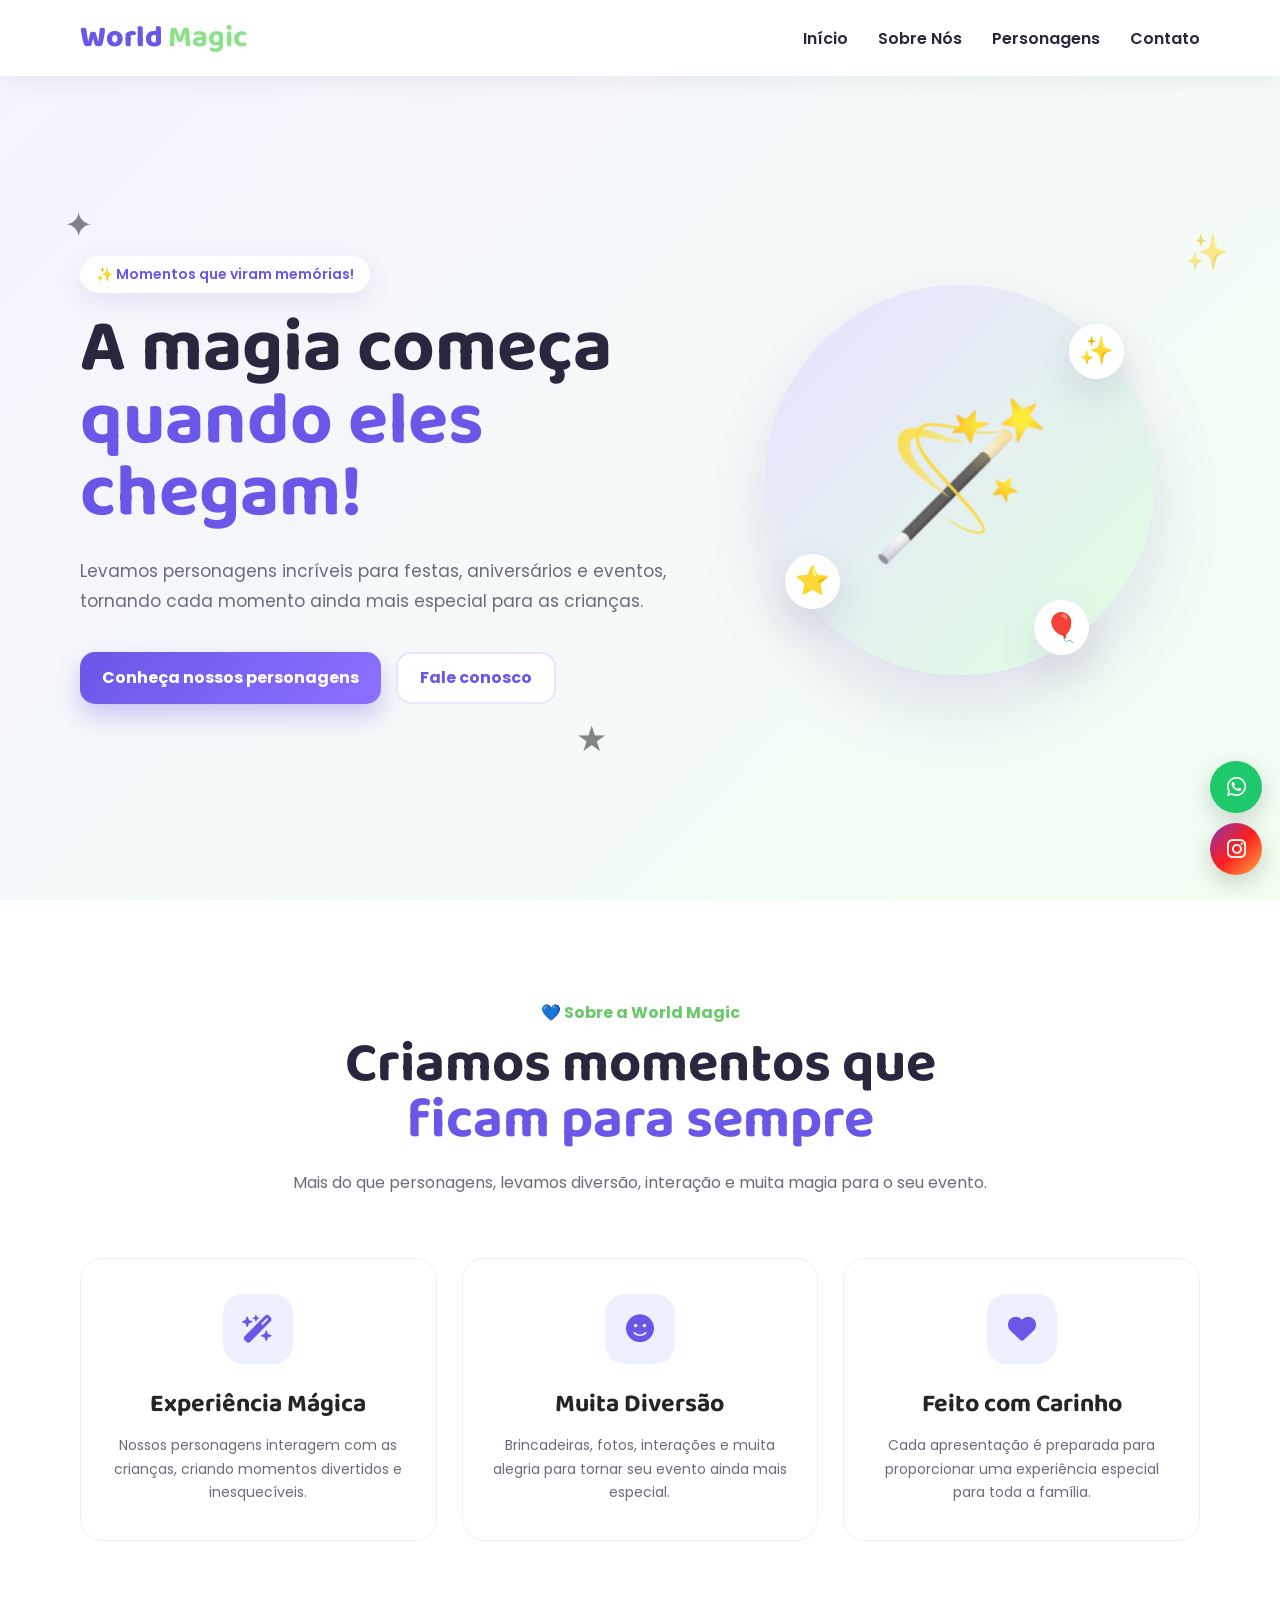
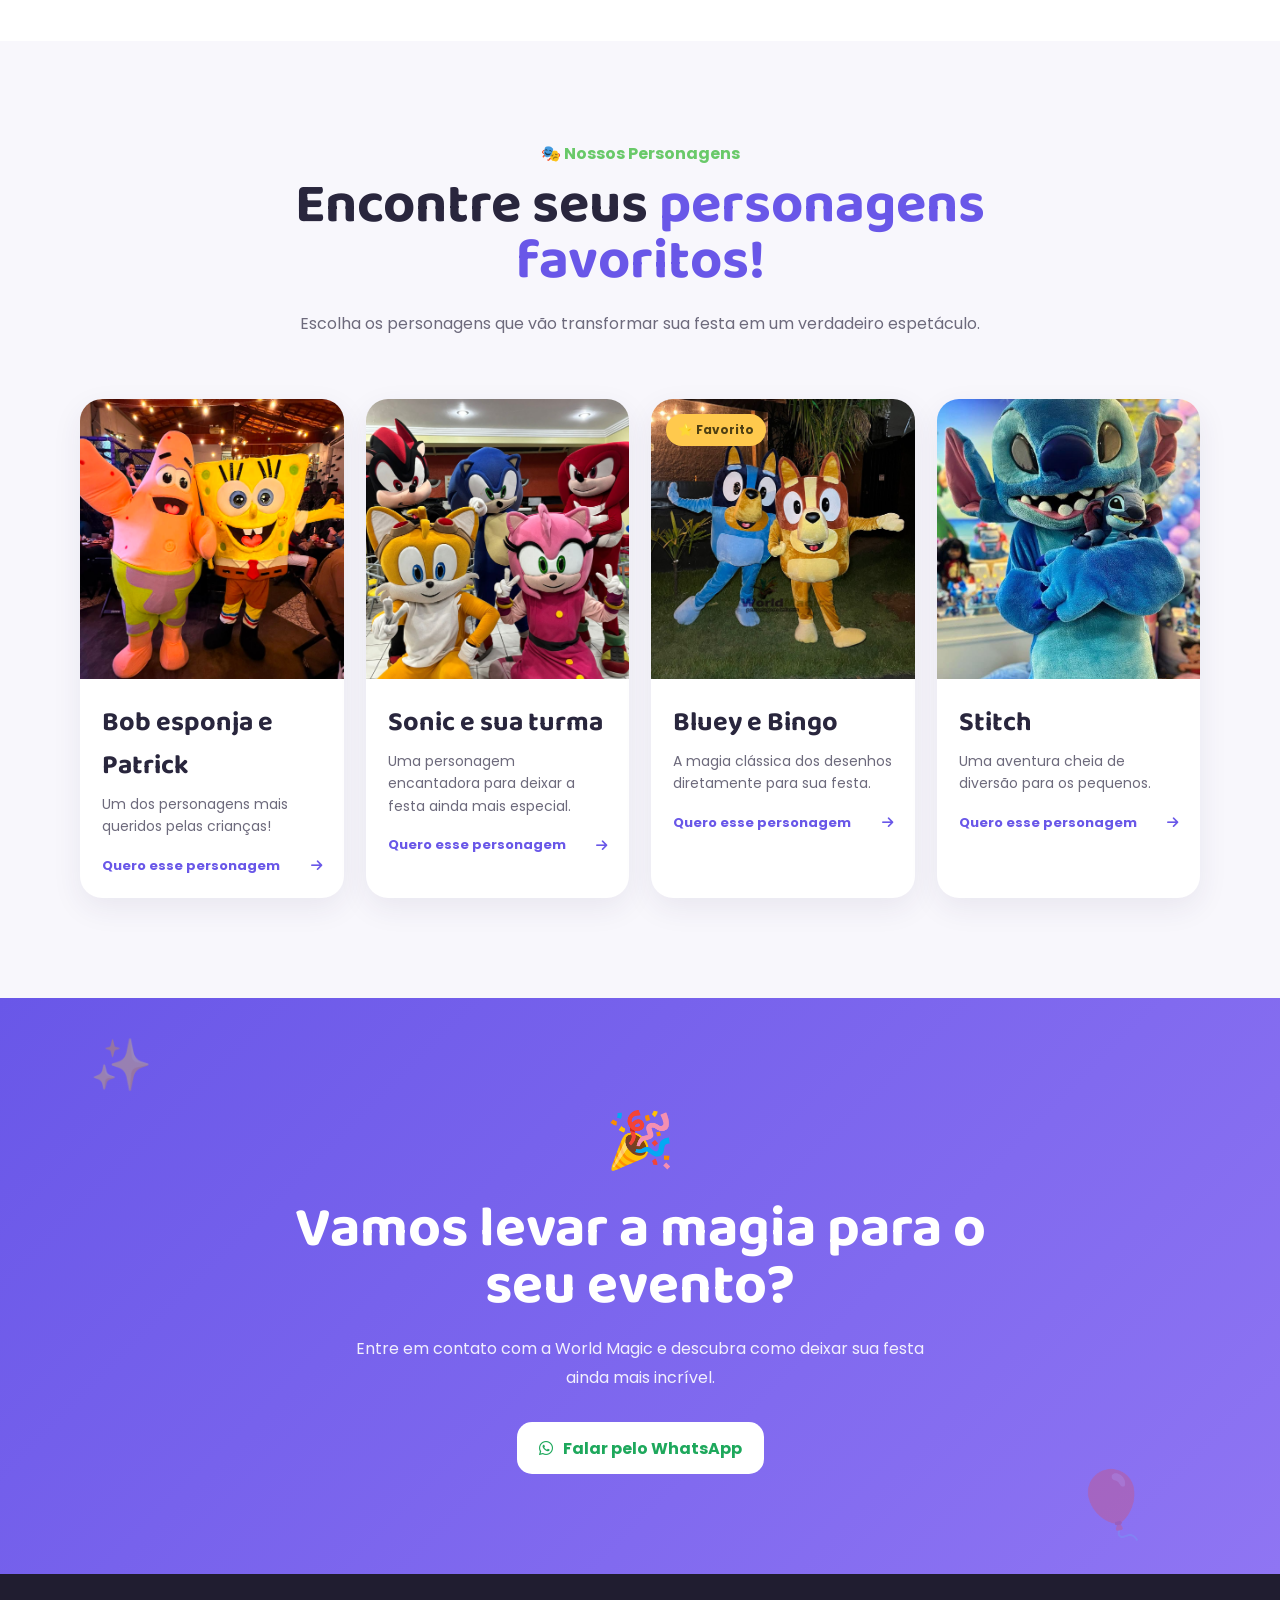
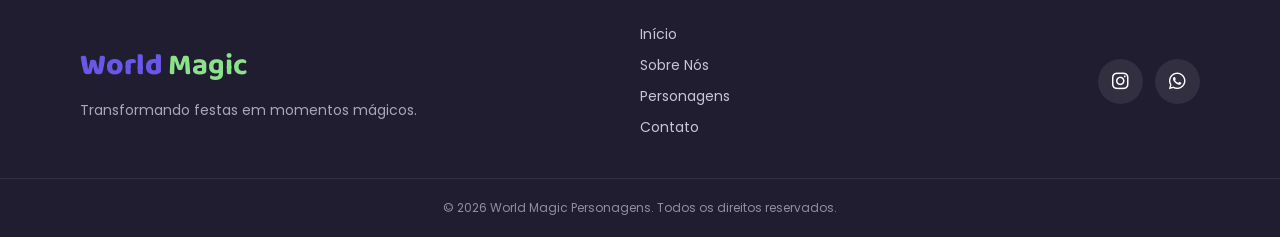
==== index.html @ 9fc30b1e "Rename WMteste.html to index.html" ====
<!DOCTYPE html>
<html lang="pt-BR">
<head>
    <meta charset="UTF-8">

    <meta name="viewport"
          content="width=device-width, initial-scale=1.0">

    <meta name="description"
          content="World Magic Personagens - Personagens vivos para festas e eventos em São Paulo.">

    <title>World Magic | Personagens Infantis</title>

    <!-- Fonte -->
    <link rel="preconnect" href="https://fonts.googleapis.com">
    <link rel="preconnect" href="https://fonts.gstatic.com" crossorigin>

    <link href="https://fonts.googleapis.com/css2?family=Baloo+2:wght@400;500;600;700;800&family=Poppins:wght@300;400;500;600;700&display=swap"
          rel="stylesheet">

    <!-- Font Awesome -->
    <link rel="stylesheet"
          href="https://cdnjs.cloudflare.com/ajax/libs/font-awesome/6.5.2/css/all.min.css">

    <!-- CSS -->
    <link rel="stylesheet" href="css/WMteste.css">

    <!-- Javascript-->
    <link rel="stylesheet" href="javascript/WMteste.js">
</head>

<body>

    <!-- =========================
         HEADER
    ========================== -->

    <header class="header">

        <div class="container nav-container">

            <a href="#inicio" class="logo">
                <span>World</span>
                <strong>Magic</strong>
            </a>

            <button class="menu-button" id="menu-button">
                <i class="fa-solid fa-bars"></i>
            </button>

            <nav class="navbar" id="navbar">

                <a href="#inicio">Início</a>

                <a href="#sobre">Sobre Nós</a>

                <a href="#personagens">Personagens</a>

                <a href="#contato">Contato</a>

            </nav>

        </div>

    </header>


    <main>

        <!-- =========================
             HERO
        ========================== -->

        <section class="hero" id="inicio">

            <div class="hero-decoration decoration-1">
                ✦
            </div>

            <div class="hero-decoration decoration-2">
                ★
            </div>

            <div class="hero-decoration decoration-3">
                ✨
            </div>

            <div class="container hero-content">

                <div class="hero-text">

                    <span class="hero-tag">
                        ✨ Momentos que viram memórias!
                    </span>

                    <h1>
                        A magia começa
                        <span>quando eles chegam!</span>
                    </h1>

                    <p>
                        Levamos personagens incríveis para festas,
                        aniversários e eventos, tornando cada momento
                        ainda mais especial para as crianças.
                    </p>

                    <div class="hero-buttons">

                        <a href="#personagens"
                           class="btn btn-primary">
                            Conheça nossos personagens
                        </a>

                        <a href="#contato"
                           class="btn btn-secondary">
                            Fale conosco
                        </a>

                    </div>

                </div>

                <div class="hero-image">

                    <div class="hero-circle">

                        <div class="hero-emoji">
                            🪄
                        </div>

                        <span class="bubble bubble-1">✨</span>
                        <span class="bubble bubble-2">⭐</span>
                        <span class="bubble bubble-3">🎈</span>

                    </div>

                </div>

            </div>

        </section>


        <!-- =========================
             SOBRE
        ========================== -->

        <section class="about section" id="sobre">

            <div class="container">

                <div class="section-heading">

                    <span class="section-tag">
                        💙 Sobre a World Magic
                    </span>

                    <h2>
                        Criamos momentos que
                        <span>ficam para sempre</span>
                    </h2>

                    <p>
                        Mais do que personagens, levamos diversão,
                        interação e muita magia para o seu evento.
                    </p>

                </div>


                <div class="about-grid">

                    <div class="about-card">

                        <div class="about-icon">
                            <i class="fa-solid fa-wand-magic-sparkles"></i>
                        </div>

                        <h3>
                            Experiência Mágica
                        </h3>

                        <p>
                            Nossos personagens interagem com as crianças,
                            criando momentos divertidos e inesquecíveis.
                        </p>

                    </div>


                    <div class="about-card">

                        <div class="about-icon">
                            <i class="fa-solid fa-face-smile"></i>
                        </div>

                        <h3>
                            Muita Diversão
                        </h3>

                        <p>
                            Brincadeiras, fotos, interações e muita alegria
                            para tornar seu evento ainda mais especial.
                        </p>

                    </div>


                    <div class="about-card">

                        <div class="about-icon">
                            <i class="fa-solid fa-heart"></i>
                        </div>

                        <h3>
                            Feito com Carinho
                        </h3>

                        <p>
                            Cada apresentação é preparada para proporcionar
                            uma experiência especial para toda a família.
                        </p>

                    </div>

                </div>

            </div>

        </section>


        <!-- =========================
             PERSONAGENS
        ========================== -->

        <section class="characters section" id="personagens">

            <div class="container">

                <div class="section-heading">

                    <span class="section-tag">
                        🎭 Nossos Personagens
                    </span>

                    <h2>
                        Encontre seus
                        <span>personagens favoritos!</span>
                    </h2>

                    <p>
                        Escolha os personagens que vão transformar
                        sua festa em um verdadeiro espetáculo.
                    </p>

                </div>


                <div class="characters-grid">


                    <!-- STITCH -->

                    <article class="character-card">

                        <div class="character-image">

                            <img src="imagens/bobesponjaepatrick.jpg"
                                 alt="Personagem Bob esponja e Patrick">

                        </div>

                        <div class="character-content">

                            <h3>
                                Bob esponja e Patrick
                            </h3>

                            <p>
                                Um dos personagens mais queridos
                                pelas crianças!
                            </p>

                            <a href="#contato"
                               class="character-button">
                                Quero esse personagem
                                <i class="fa-solid fa-arrow-right"></i>
                            </a>

                        </div>

                    </article>


                    <!-- ANGEL -->

                    <article class="character-card">

                        <div class="character-image">

                            <img src="imagens/Sonicturma.jpeg"
                                 alt="Personagem Sonic e sua turma">

                        </div>

                        <div class="character-content">

                            <h3>
                                Sonic e sua turma
                            </h3>

                            <p>
                                Uma personagem encantadora
                                para deixar a festa ainda mais especial.
                            </p>

                            <a href="#contato"
                               class="character-button">
                                Quero esse personagem
                                <i class="fa-solid fa-arrow-right"></i>
                            </a>

                        </div>

                    </article>


                    <!-- MICKEY -->

                    <article class="character-card">

                        <div class="character-image">

                            <img src="imagens/blueebingo.jpeg"
                                 alt="Personagem Bluey e Bingo">
                            <span class="character-badge">
                                ⭐ Favorito
                            </span>

                        </div>

                        <div class="character-content">

                            <h3>
                                Bluey e Bingo
                            </h3>

                            <p>
                                A magia clássica dos desenhos
                                diretamente para sua festa.
                            </p>

                            <a href="#contato"
                               class="character-button">
                                Quero esse personagem
                                <i class="fa-solid fa-arrow-right"></i>
                            </a>

                        </div>

                    </article>


                    <!-- PATRULHA -->

                    <article class="character-card">

                        <div class="character-image">

                            <img src="imagens/stitch.jpg"
                                 alt="Personagens Stitch">

                        </div>

                        <div class="character-content">

                            <h3>
                                Stitch
                            </h3>

                            <p>
                                Uma aventura cheia de diversão
                                para os pequenos.
                            </p>

                            <a href="#contato"
                               class="character-button">
                                Quero esse personagem
                                <i class="fa-solid fa-arrow-right"></i>
                            </a>

                        </div>

                    </article>

                </div>

            </div>

        </section>


        <!-- =========================
             CTA
        ========================== -->

        <section class="cta" id="contato">

            <div class="container cta-content">

                <span class="cta-icon">
                    🎉
                </span>

                <h2>
                    Vamos levar a magia
                    para o seu evento?
                </h2>

                <p>
                    Entre em contato com a World Magic
                    e descubra como deixar sua festa ainda mais incrível.
                </p>

                <a href="https://wa.me/5511985635120"
                   target="_blank"
                   class="btn btn-whatsapp">

                    <i class="fa-brands fa-whatsapp"></i>

                    Falar pelo WhatsApp

                </a>

            </div>

        </section>

    </main>


    <!-- =========================
         FOOTER
    ========================== -->

    <footer class="footer">

        <div class="container footer-content">

            <div class="footer-logo">

                <a href="#inicio" class="logo">
                    <span>World</span>
                    <strong>Magic</strong>
                </a>

                <p>
                    Transformando festas em momentos mágicos.
                </p>

            </div>


            <div class="footer-links">

                <a href="#inicio">Início</a>
                <a href="#sobre">Sobre Nós</a>
                <a href="#personagens">Personagens</a>
                <a href="#contato">Contato</a>

            </div>


            <div class="footer-social">

                <a href="https://www.instagram.com/world.magicpersonagens/"
                   target="_blank"
                   aria-label="Instagram">

                    <i class="fa-brands fa-instagram"></i>

                </a>

                <a href="https://wa.me/5511985635120"
                   target="_blank"
                   aria-label="WhatsApp">

                    <i class="fa-brands fa-whatsapp"></i>

                </a>

            </div>

        </div>


        <div class="footer-bottom">

            <p>
                © 2026 World Magic Personagens. Todos os direitos reservados.
            </p>

        </div>

    </footer>


    <!-- =========================
         BARRA SOCIAL FIXA
    ========================== -->

    <div class="social-fixed">

        <a href="https://wa.me/5511985635120"
           target="_blank"
           class="social-whatsapp"
           aria-label="WhatsApp">

            <i class="fa-brands fa-whatsapp"></i>

            <span>
                WhatsApp
            </span>

        </a>


        <a href="https://www.instagram.com/world.magicpersonagens/"
           target="_blank"
           class="social-instagram"
           aria-label="Instagram">

            <i class="fa-brands fa-instagram"></i>

            <span>
                Instagram
            </span>

        </a>

    </div>


    <!-- JavaScript -->
    <script src="js/script.js"></script>

</body>
</html>
---- css/WMteste.css ----
/* =========================================
   RESET
========================================= */

* {
    margin: 0;
    padding: 0;
    box-sizing: border-box;
}

html {
    scroll-behavior: smooth;
}

body {
    font-family: "Poppins", sans-serif;
    background: #ffffff;
    color: #252525;
    overflow-x: hidden;
}

img {
    max-width: 100%;
    display: block;
}

a {
    text-decoration: none;
    color: inherit;
}

button {
    border: none;
    background: none;
    font-family: inherit;
}


/* =========================================
   VARIÁVEIS
========================================= */

:root {
    --primary: #6957e8;
    --secondary: #8be28b;
    --secondary-dark: #69c969;

    --yellow: #ffc94d;

    --blue-light: #edf0ff;

    --dark: #29263d;
    --gray: #6d6a7c;

    --white: #ffffff;

    --shadow:
        0 15px 40px rgba(56, 45, 114, 0.12);

    --radius:
        22px;

    --transition:
        0.3s ease;
}


/* =========================================
   CONTAINER
========================================= */

.container {
    width: min(1120px, 92%);
    margin: 0 auto;
}


/* =========================================
   HEADER
========================================= */

.header {
    position: fixed;
    top: 0;
    left: 0;

    width: 100%;

    z-index: 999;

    background: rgba(255, 255, 255, 0.95);

    backdrop-filter: blur(12px);

    box-shadow:
        0 5px 25px rgba(0, 0, 0, 0.06);
}

.nav-container {
    min-height: 76px;

    display: flex;
    justify-content: space-between;
    align-items: center;
}


/* =========================================
   LOGO
========================================= */

.logo {
    font-family: "Baloo 2", cursive;

    font-size: 30px;

    font-weight: 800;

    display: inline-flex;

    gap: 5px;
}

/* WORLD = ROXO */

.logo span {
    color: #6957e8;
}

/* MAGIC = VERDE CLARO */

.logo strong {
    color: #8be28b;
}


/* =========================================
   MENU
========================================= */

.navbar {
    display: flex;

    align-items: center;

    gap: 30px;
}

.navbar a {
    font-weight: 600;

    color: var(--dark);

    position: relative;

    transition:
        var(--transition);
}

.navbar a::after {
    content: "";

    position: absolute;

    bottom: -6px;

    left: 0;

    width: 0;

    height: 3px;

    border-radius: 10px;

    background:
        linear-gradient(
            90deg,
            var(--primary),
            var(--secondary)
        );

    transition:
        var(--transition);
}

.navbar a:hover {
    color: var(--primary);
}

.navbar a:hover::after {
    width: 100%;
}


/* =========================================
   BOTÃO MENU MOBILE
========================================= */

.menu-button {
    display: none;

    font-size: 25px;

    color: var(--dark);

    cursor: pointer;
}


/* =========================================
   HERO
========================================= */

.hero {
    min-height: 100vh;

    padding:
        150px
        0
        90px;

    display: flex;

    align-items: center;

    position: relative;

    overflow: hidden;

    background:
        linear-gradient(
            135deg,
            #f6f3ff,
            #f2fff2
        );
}

.hero-content {
    display: grid;

    grid-template-columns:
        1fr
        0.8fr;

    align-items: center;

    gap: 40px;
}

.hero-text {
    position: relative;

    z-index: 2;
}

.hero-tag {
    display: inline-block;

    padding:
        8px
        16px;

    border-radius: 50px;

    background: #ffffff;

    color: var(--primary);

    font-size: 14px;

    font-weight: 600;

    margin-bottom: 20px;

    box-shadow:
        0 8px 25px rgba(75, 59, 145, 0.1);
}

.hero h1 {
    font-family: "Baloo 2", cursive;

    font-size:
        clamp(
            45px,
            6vw,
            74px
        );

    line-height: 0.98;

    color: var(--dark);

    margin-bottom: 25px;
}

.hero h1 span {
    display: block;

    color: var(--primary);
}

.hero p {
    max-width: 590px;

    color: var(--gray);

    font-size: 17px;

    line-height: 1.8;

    margin-bottom: 35px;
}

.hero-buttons {
    display: flex;

    gap: 15px;

    flex-wrap: wrap;
}


/* =========================================
   BOTÕES
========================================= */

.btn {
    display: inline-flex;

    justify-content: center;

    align-items: center;

    gap: 10px;

    min-height: 52px;

    padding:
        0
        22px;

    border-radius: 15px;

    font-weight: 700;

    transition:
        var(--transition);
}

.btn-primary {
    color: #ffffff;

    background:
        linear-gradient(
            135deg,
            var(--primary),
            #8e70ff
        );

    box-shadow:
        0 12px 25px rgba(105, 87, 232, 0.3);
}

.btn-primary:hover {
    transform:
        translateY(-3px);

    box-shadow:
        0 15px 30px rgba(105, 87, 232, 0.4);
}

.btn-secondary {
    color: var(--primary);

    background: #ffffff;

    border:
        2px solid
        #e8e4ff;
}

.btn-secondary:hover {
    transform:
        translateY(-3px);

    border-color:
        var(--primary);
}


/* =========================================
   HERO IMAGEM
========================================= */

.hero-image {
    display: flex;

    justify-content: center;

    align-items: center;
}

.hero-circle {
    width:
        min(
            390px,
            80vw
        );

    aspect-ratio: 1;

    border-radius: 50%;

    display: flex;

    justify-content: center;

    align-items: center;

    position: relative;

    background:
        linear-gradient(
            135deg,
            #e7e1ff,
            #e1ffe1
        );

    box-shadow:
        0 30px 70px rgba(85, 66, 172, 0.15);
}

.hero-emoji {
    font-size: 150px;

    animation:
        floating
        3s
        ease-in-out
        infinite;
}

.bubble {
    position: absolute;

    width: 55px;
    height: 55px;

    border-radius: 50%;

    display: flex;

    justify-content: center;

    align-items: center;

    background: #ffffff;

    box-shadow:
        var(--shadow);

    font-size: 28px;
}

.bubble-1 {
    top: 10%;
    right: 8%;
}

.bubble-2 {
    bottom: 17%;
    left: 5%;
}

.bubble-3 {
    bottom: 5%;
    right: 17%;
}


@keyframes floating {

    0%,
    100% {
        transform:
            translateY(0);
    }

    50% {
        transform:
            translateY(-15px);
    }
}


/* =========================================
   DECORAÇÕES
========================================= */

.hero-decoration {
    position: absolute;

    font-size: 35px;

    opacity: 0.55;

    animation:
        floating
        4s
        ease-in-out
        infinite;
}

.decoration-1 {
    top: 22%;
    left: 5%;
}

.decoration-2 {
    bottom: 15%;
    left: 45%;
}

.decoration-3 {
    top: 25%;
    right: 4%;
}


/* =========================================
   SECTIONS
========================================= */

.section {
    padding:
        100px
        0;
}

.section-heading {
    text-align: center;

    max-width: 700px;

    margin:
        0
        auto
        60px;
}

.section-tag {
    display: inline-block;

    margin-bottom: 12px;

    color: var(--secondary-dark);

    font-weight: 700;
}

.section-heading h2 {
    font-family: "Baloo 2", cursive;

    font-size:
        clamp(
            38px,
            5vw,
            56px
        );

    line-height: 1;

    color: var(--dark);

    margin-bottom: 20px;
}

.section-heading h2 span {
    color: var(--primary);
}

.section-heading p {
    color: var(--gray);

    line-height: 1.8;
}


/* =========================================
   SOBRE
========================================= */

.about {
    background: #ffffff;
}

.about-grid {
    display: grid;

    grid-template-columns:
        repeat(3, 1fr);

    gap: 25px;
}

.about-card {
    padding:
        35px
        28px;

    text-align: center;

    background:
        #ffffff;

    border:
        1px
        solid
        #f0eef8;

    border-radius:
        var(--radius);

    transition:
        var(--transition);
}

.about-card:hover {
    transform:
        translateY(-8px);

    box-shadow:
        var(--shadow);
}

.about-icon {
    width: 70px;

    height: 70px;

    margin:
        0
        auto
        20px;

    display: flex;

    justify-content: center;

    align-items: center;

    border-radius: 20px;

    color: var(--primary);

    background:
        var(--blue-light);

    font-size: 28px;
}

.about-card h3 {
    font-family:
        "Baloo 2",
        cursive;

    font-size: 25px;

    margin-bottom: 10px;
}

.about-card p {
    color:
        var(--gray);

    line-height: 1.7;

    font-size: 14px;
}


/* =========================================
   PERSONAGENS
========================================= */

.characters {
    background:
        #f8f7fc;
}

.characters-grid {
    display: grid;

    grid-template-columns:
        repeat(4, 1fr);

    gap: 22px;
}

.character-card {
    overflow: hidden;

    background:
        #ffffff;

    border-radius:
        var(--radius);

    box-shadow:
        0 10px 30px
        rgba(
            47,
            37,
            93,
            0.08
        );

    transition:
        var(--transition);
}

.character-card:hover {
    transform:
        translateY(-8px);
}

.character-image {
    height: 280px;

    position: relative;

    display: flex;

    justify-content: center;

    align-items: flex-end;

    overflow: hidden;

    background:
        linear-gradient(
            145deg,
            #e8e4ff,
            #e5ffe5
        );
}

.character-image img {
    width: 100%;
    height: 100%;

    object-fit: cover;

    transition:
        transform
        0.5s ease;
}

.character-card:hover
.character-image img {
    transform:
        scale(1.06);
}

.character-badge {
    position: absolute;

    top: 15px;
    left: 15px;

    padding:
        7px
        12px;

    border-radius:
        50px;

    background:
        var(--yellow);

    color:
        #4f4013;

    font-weight:
        700;

    font-size:
        12px;
}

.character-content {
    padding:
        22px;
}

.character-content h3 {
    font-family:
        "Baloo 2",
        cursive;

    font-size:
        27px;

    margin-bottom:
        6px;

    color:
        var(--dark);
}

.character-content p {
    color:
        var(--gray);

    font-size:
        14px;

    line-height:
        1.6;

    margin-bottom:
        18px;
}

.character-button {
    display:
        flex;

    justify-content:
        space-between;

    align-items:
        center;

    color:
        var(--primary);

    font-weight:
        700;

    font-size:
        13px;
}

.character-button i {
    transition:
        var(--transition);
}

.character-button:hover i {
    transform:
        translateX(5px);
}


/* =========================================
   ANIMAÇÃO DAS CARDS
========================================= */

.hidden {
    opacity: 0;

    transform:
        translateY(30px);

    transition:
        opacity
        0.7s
        ease,
        transform
        0.7s
        ease;
}

.hidden.show {
    opacity: 1;

    transform:
        translateY(0);
}


/* =========================================
   CTA
========================================= */

.cta {
    padding:
        100px
        0;

    background:
        linear-gradient(
            135deg,
            var(--primary),
            #8f75f3
        );

    color:
        #ffffff;

    position:
        relative;

    overflow:
        hidden;
}

.cta::before {
    content:
        "✨";

    position:
        absolute;

    top:
        30px;

    left:
        7%;

    font-size:
        50px;

    opacity:
        0.3;
}

.cta::after {
    content:
        "🎈";

    position:
        absolute;

    bottom:
        20px;

    right:
        10%;

    font-size:
        65px;

    opacity:
        0.25;
}

.cta-content {
    text-align:
        center;

    max-width:
        750px;

    position:
        relative;

    z-index:
        2;
}

.cta-icon {
    font-size:
        55px;
}

.cta h2 {
    font-family:
        "Baloo 2",
        cursive;

    font-size:
        clamp(
            38px,
            5vw,
            57px
        );

    line-height:
        1;

    margin:
        20px
        0;
}

.cta p {
    max-width:
        600px;

    margin:
        0
        auto
        30px;

    line-height:
        1.8;

    opacity:
        0.9;
}

.btn-whatsapp {
    background:
        #ffffff;

    color:
        #1ea85c;
}

.btn-whatsapp:hover {
    transform:
        translateY(-3px);

    box-shadow:
        0 15px
        30px
        rgba(
            0,
            0,
            0,
            0.16
        );
}


/* =========================================
   FOOTER
========================================= */

.footer {
    padding-top:
        50px;

    background:
        #201d30;

    color:
        #ffffff;
}

.footer-content {
    display:
        grid;

    grid-template-columns:
        1.5fr
        1fr
        0.5fr;

    gap:
        30px;

    align-items:
        center;
}

.footer-logo p {
    margin-top:
        10px;

    color:
        #aaa6b8;

    font-size:
        14px;
}

.footer-links {
    display:
        flex;

    flex-direction:
        column;

    gap:
        10px;
}

.footer-links a {
    color:
        #c9c5d4;

    font-size:
        14px;

    transition:
        var(--transition);
}

.footer-links a:hover {
    color:
        #ffffff;
}

.footer-social {
    display:
        flex;

    gap:
        12px;

    justify-content:
        flex-end;
}

.footer-social a {
    width:
        45px;

    height:
        45px;

    display:
        flex;

    justify-content:
        center;

    align-items:
        center;

    border-radius:
        50%;

    background:
        rgba(
            255,
            255,
            255,
            0.08
        );

    font-size:
        19px;

    transition:
        var(--transition);
}

.footer-social a:hover {
    transform:
        translateY(-4px);

    background:
        rgba(
            255,
            255,
            255,
            0.18
        );
}

.footer-bottom {
    margin-top:
        40px;

    padding:
        20px
        0;

    text-align:
        center;

    border-top:
        1px
        solid
        rgba(
            255,
            255,
            255,
            0.08
        );

    color:
        #918da0;

    font-size:
        12px;
}


/* =========================================
   BARRA SOCIAL FIXA
========================================= */

.social-fixed {
    position:
        fixed;

    right:
        18px;

    bottom:
        25px;

    z-index:
        1000;

    display:
        flex;

    flex-direction:
        column;

    gap:
        10px;
}

.social-fixed a {
    width:
        52px;

    height:
        52px;

    border-radius:
        50%;

    display:
        flex;

    justify-content:
        center;

    align-items:
        center;

    color:
        #ffffff;

    font-size:
        22px;

    box-shadow:
        0 8px
        25px
        rgba(
            0,
            0,
            0,
            0.18
        );

    transition:
        var(--transition);
}

.social-fixed span {
    display:
        none;
}

.social-whatsapp {
    background:
        #1ec96b;
}

.social-instagram {
    background:
        linear-gradient(
            135deg,
            #833ab4,
            #fd1d1d,
            #fcb045
        );
}

.social-fixed a:hover {
    transform:
        scale(1.1);
}


/* =========================================
   RESPONSIVIDADE — TABLET
========================================= */

@media (max-width: 1000px) {

    .characters-grid {
        grid-template-columns:
            repeat(2, 1fr);
    }

    .about-grid {
        grid-template-columns:
            repeat(2, 1fr);
    }

    .footer-content {
        grid-template-columns:
            1fr 1fr;
    }

    .footer-social {
        justify-content:
            flex-start;
    }
}


/* =========================================
   RESPONSIVIDADE — MOBILE MENU
========================================= */

@media (max-width: 800px) {

    .menu-button {
        display:
            block;
    }

    .navbar {
        position:
            absolute;

        top:
            76px;

        left:
            0;

        width:
            100%;

        padding:
            20px;

        display:
            none;

        flex-direction:
            column;

        gap:
            20px;

        background:
            #ffffff;

        box-shadow:
            0 15px
            30px
            rgba(
                0,
                0,
                0,
                0.08
            );
    }

    .navbar.active {
        display:
            flex;
    }

    .hero {
        padding-top:
            120px;
    }

    .hero-content {
        grid-template-columns:
            1fr;

        text-align:
            center;
    }

    .hero-text {
        display:
            flex;

        flex-direction:
            column;

        align-items:
            center;
    }

    .hero p {
        max-width:
            650px;
    }

    .hero-buttons {
        justify-content:
            center;
    }

    .hero-image {
        order:
            -1;
    }

    .hero-circle {
        width:
            280px;
    }

    .hero-emoji {
        font-size:
            100px;
    }
}


/* =========================================
   RESPONSIVIDADE — CELULAR
========================================= */

@media (max-width: 600px) {

    .section {
        padding:
            75px
            0;
    }

    .nav-container {
        min-height:
            68px;
    }

    .navbar {
        top:
            68px;
    }

    .logo {
        font-size:
            26px;
    }

    .hero {
        min-height:
            auto;

        padding:
            120px
            0
            70px;
    }

    .hero h1 {
        font-size:
            48px;
    }

    .hero p {
        font-size:
            15px;
    }

    .hero-buttons {
        width:
            100%;

        flex-direction:
            column;
    }

    .hero-buttons .btn {
        width:
            100%;
    }

    .hero-circle {
        width:
            230px;
    }

    .hero-emoji {
        font-size:
            80px;
    }

    .bubble {
        width:
            42px;

        height:
            42px;

        font-size:
            21px;
    }

    .about-grid {
        grid-template-columns:
            1fr;
    }

    .characters-grid {
        grid-template-columns:
            1fr;
    }

    .character-image {
        height:
            320px;
    }

    .section-heading {
        margin-bottom:
            40px;
    }

    .section-heading h2 {
        font-size:
            40px;
    }

    .cta {
        padding:
            75px
            0;
    }

    .cta h2 {
        font-size:
            42px;
    }

    .footer-content {
        grid-template-columns:
            1fr;

        text-align:
            center;
    }

    .footer-links {
        align-items:
            center;
    }

    .footer-social {
        justify-content:
            center;
    }

    .social-fixed {
        right:
            12px;

        bottom:
            15px;
    }

    .social-fixed a {
        width:
            50px;

        height:
            50px;
    }
}


/* =========================================
   CELULARES MUITO PEQUENOS
========================================= */

@media (max-width: 380px) {

    .hero h1 {
        font-size:
            42px;
    }

    .section-heading h2 {
        font-size:
            35px;
    }

    .character-image {
        height:
            280px;
    }

    .logo {
        font-size:
            24px;
    }
}
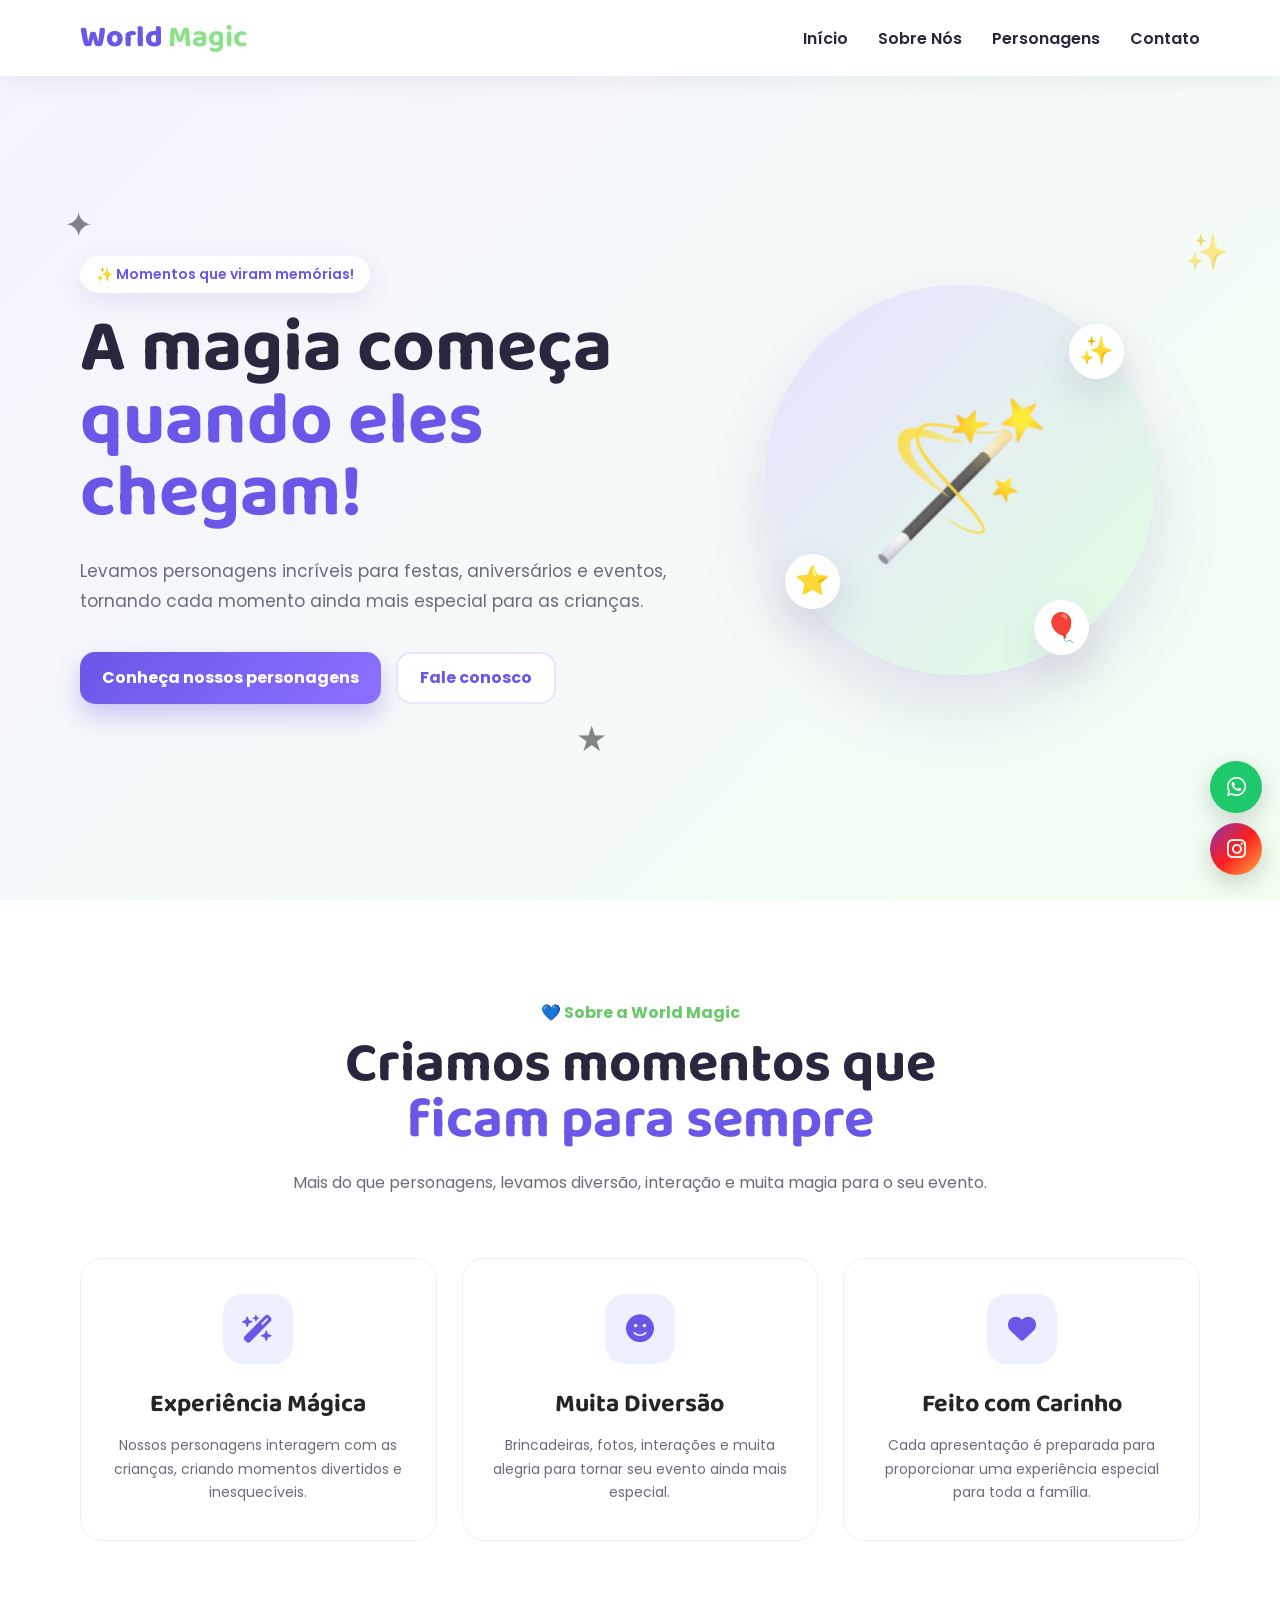
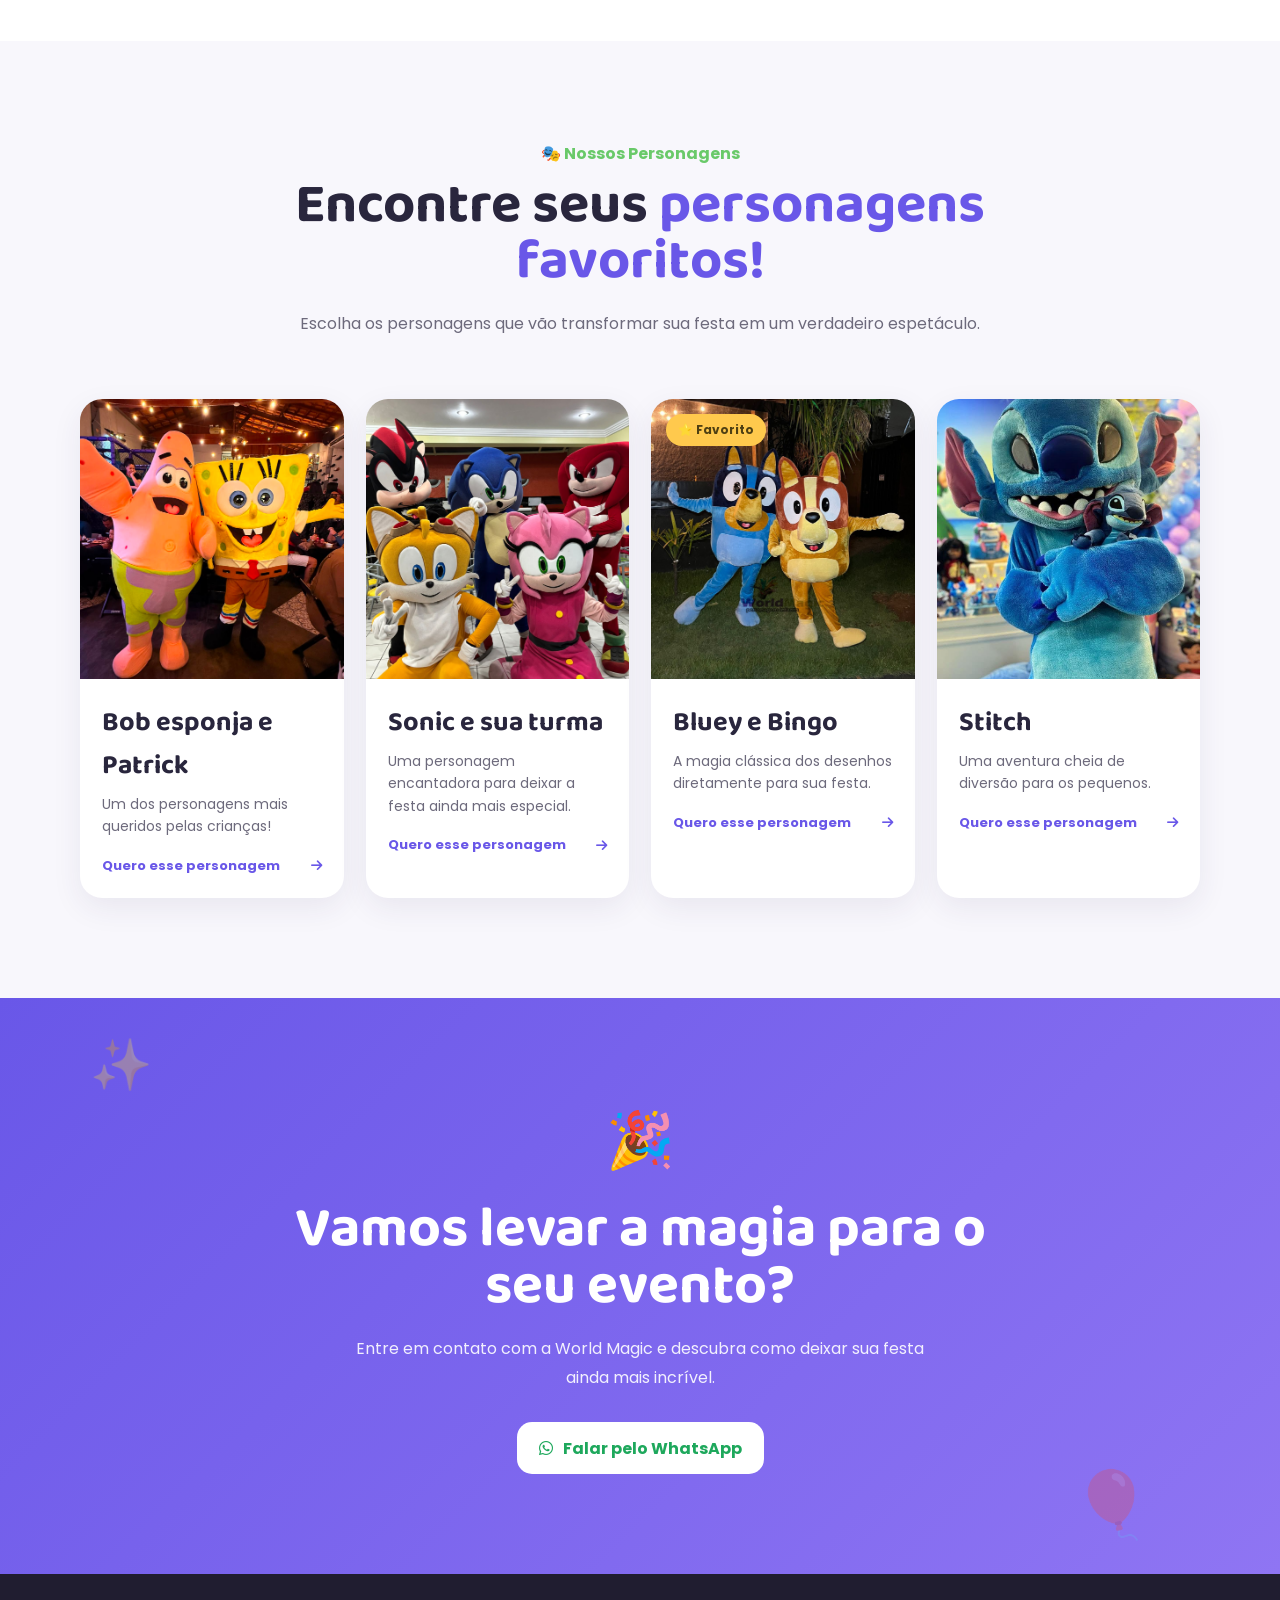
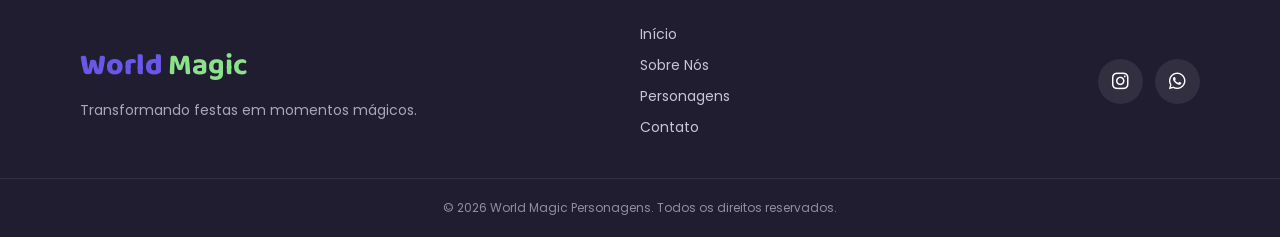
==== commit 79922e64: "Update index.html" ====
--- a/index.html
+++ b/index.html
@@ -24,9 +24,6 @@
 
     <!-- CSS -->
     <link rel="stylesheet" href="css/WMteste.css">
-
-    <!-- Javascript-->
-    <link rel="stylesheet" href="javascript/WMteste.js">
 </head>
 
 <body>
@@ -543,7 +540,6 @@
 
 
     <!-- JavaScript -->
-    <script src="js/script.js"></script>
-
+    <script src="javascript/WMteste.js"></script>
 </body>
 </html>
